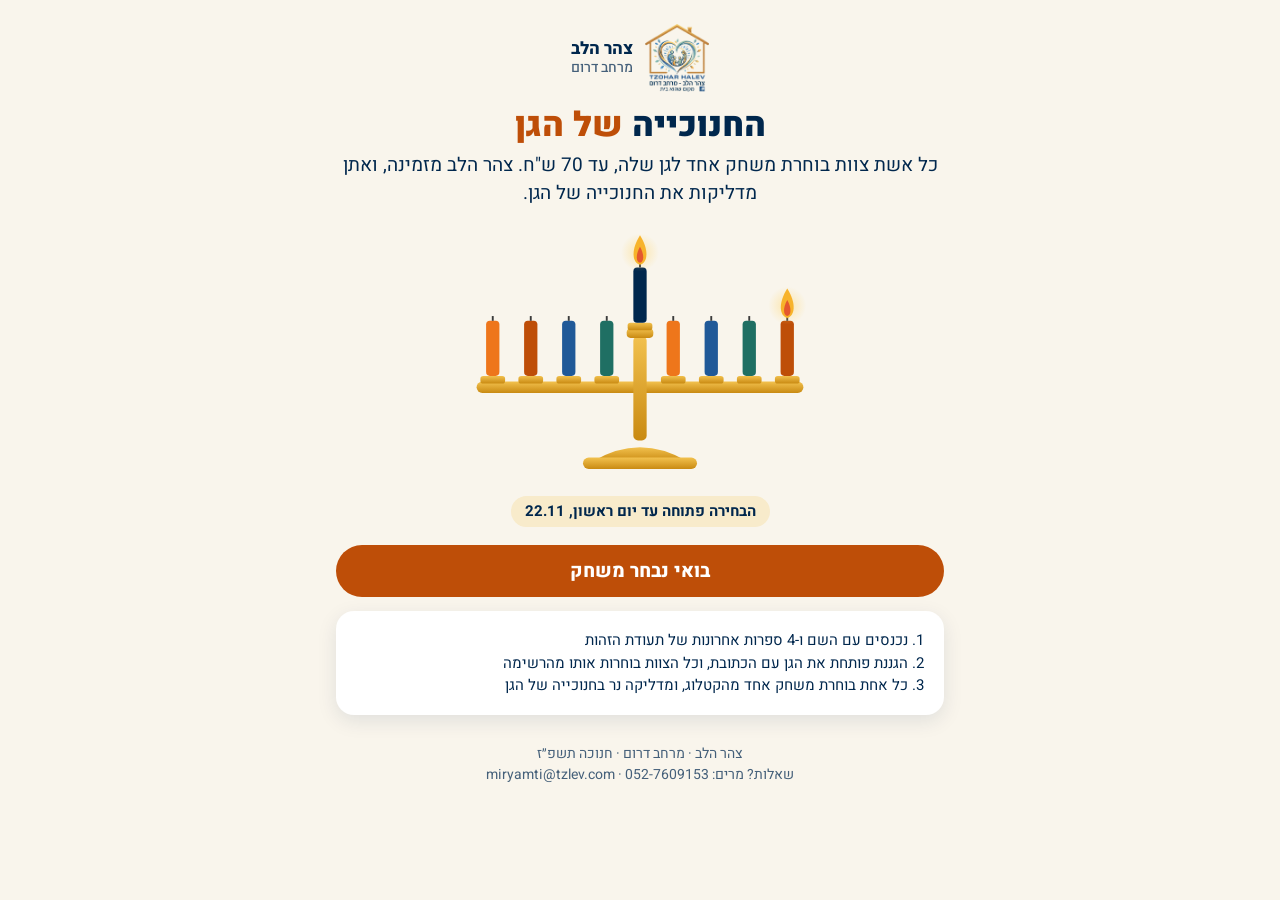
==== gan.html @ 790141f6 "מספר לכל משחק, קטלוג להדפסה וכפתור מייל לגננת - לכל משחק מספר קבוע (catalog.json), מוצג בכרטיס ואפשר" ====
<!doctype html>
<html lang="he" dir="rtl">
<head>
<meta charset="utf-8">
<meta name="viewport" content="width=device-width, initial-scale=1">
<title>ניהול הגן לגננת | החנוכייה של הגן</title>
<meta name="robots" content="noindex">
<link rel="icon" href="img/logo.png">
<link rel="stylesheet" href="css/style.css">
</head>
<body>
<main class="wrap">
  <header class="top"><img src="img/logo.png" alt="צהר הלב"><div class="brand">צהר הלב<span>מרחב דרום</span></div></header>

  <!-- the gannenet opens her gan on the main page (index.html); this page is only her private admin view -->
  <section id="s-admin" class="hidden">
    <h1 id="aTitle"></h1>
    <p class="center muted" id="aSub"></p>
    <div id="aChan"></div>
    <p class="progress-line" id="aProg"></p>
    <div class="msg info" id="aState"></div>
    <div class="card">
      <h2>מי כבר בחרה</h2>
      <div style="overflow-x:auto"><table class="tbl"><thead><tr><th>שם</th><th>תפקיד</th><th>משחק</th><th>מחיר</th><th></th></tr></thead><tbody id="aRows"></tbody></table></div>
      <p class="small muted">עובדת בלי אינטרנט, או שהאתר חסום אצלה? שלחי לה את <a href="catalog.pdf" target="_blank" rel="noopener">הקטלוג להדפסה</a>. היא אומרת לך מספר משחק, ואת בוחרת בשמה ב"בחירה בשם עובדת" (אפשר לחפש לפי המספר).</p>
      <p class="empty hidden" id="aEmpty">עוד אף אחת לא בחרה. שלחי לצוות את הקישור.</p>
      <div class="actions">
        <a class="btn teal small" id="onBehalf">בחירה בשם עובדת</a>
        <a class="btn ghost small" id="waStaff2" target="_blank" rel="noopener">הודעה לצוות בוואטסאפ</a>
        <a class="btn ghost small" id="mailStaff2">הודעה לצוות במייל</a>
        <button class="btn ghost small" id="copyStaff2" type="button">העתקת הודעה לצוות</button>
        <button class="btn ghost small" id="refresh" type="button">רענון</button>
      </div>
    </div>
    <div class="card">
      <h2 id="closeTitle">סגירת הסל</h2>
      <p id="closeText">כשכל הצוות בחר (או כשמגיע מועד הסגירה), סגרי את הסל. אחרי הסגירה אי אפשר להחליף, ומרים מזמינה את המשחקים.</p>
      <div class="msg err" id="aErr" role="alert"></div>
      <button class="btn navy" id="closeBtn" type="button">סגירת הסל של הגן</button>
    </div>
  </section>

  <section id="s-bad" class="hidden">
    <div class="msg err">קישור הניהול לא תקין. בדקי שהעתקת אותו במלואו, או פני למרים.</div>
  </section>

  <p class="foot">צהר הלב · מרחב דרום · חנוכה תשפ״ז<br>שאלות? מרים: 052-7609153 · miryamti@tzlev.com</p>
</main>

<script src="js/config.js"></script>
<script src="js/logic.js"></script>
<script src="js/api.js"></script>
<script src="js/ui.js"></script>
<script src="js/gan.js"></script>
</body>
</html>
---- css/style.css ----
@font-face { font-family: 'Heebo'; src: url(../fonts/heebo-hebrew.woff2) format('woff2'); font-weight: 100 900; font-display: swap; unicode-range: U+0590-05FF, U+200C-2010, U+20AA, U+25CC, U+FB1D-FB4F; }
@font-face { font-family: 'Heebo'; src: url(../fonts/heebo-latin.woff2) format('woff2'); font-weight: 100 900; font-display: swap; unicode-range: U+0000-00FF, U+0131, U+0152-0153, U+02BB-02BC, U+02C6, U+02DA, U+02DC, U+2000-206F, U+2074, U+20AC, U+2122, U+2191, U+2193, U+2212, U+2215, U+FEFF, U+FFFD; }

:root {
  --cream: #F9F5EC;
  --paper: #FFFFFF;
  --navy: #00274D;
  --ink2: #45607A;
  --orange: #BE4E08;
  --brand: #EE761B;
  --teal: #1F6F63;
  --blue: #205998;
  --gold: #E8A317;
  --sky: #DCE8F5;
  --mint: #D6EDE6;
  --peach: #FBE2D0;
  --butter: #F8EBCB;
  --line: #E4DCCB;
  --danger: #A3261B;
  --radius: 18px;
  --shadow: 0 6px 20px rgba(0, 39, 77, .10);
}

* { box-sizing: border-box; }
html { -webkit-text-size-adjust: 100%; }
body {
  margin: 0; background: var(--cream); color: var(--navy);
  font-family: 'Heebo', 'Arial Hebrew', Arial, sans-serif; font-size: 18px; line-height: 1.5;
}
img { max-width: 100%; }
a { color: var(--blue); }
button, input, select { font: inherit; color: inherit; }
.wrap { max-width: 640px; margin: 0 auto; padding: 16px 16px 48px; }
.wrap.wide { max-width: 1040px; }
.hidden { display: none !important; }
.center { text-align: center; }
.muted { color: var(--ink2); }
.small { font-size: 15px; }

/* header */
.top { display: flex; align-items: center; gap: 12px; justify-content: center; padding: 8px 0 4px; }
.top img { width: 64px; height: auto; }
.top .brand { font-weight: 800; font-size: 17px; line-height: 1.2; }
.top .brand span { display: block; font-weight: 500; font-size: 14px; color: var(--ink2); }
h1 { font-size: 34px; line-height: 1.15; margin: 10px 0 6px; font-weight: 900; text-align: center; }
h1 .hl { color: var(--orange); }
h2 { font-size: 24px; margin: 6px 0 10px; font-weight: 800; }
.lead { text-align: center; font-size: 19px; margin: 0 auto 14px; max-width: 34em; }
.pill {
  display: inline-block; background: var(--butter); color: var(--navy); border-radius: 999px;
  padding: 4px 14px; font-weight: 700; font-size: 15px;
}
.mock-banner { background: var(--peach); text-align: center; font-size: 14px; padding: 4px; font-weight: 700; }

/* cards & forms */
.card { background: var(--paper); border-radius: var(--radius); box-shadow: var(--shadow); padding: 18px 16px; margin: 14px 0; }
.field { display: block; margin: 0 0 14px; }
.field > span { display: block; font-weight: 700; margin-bottom: 4px; }
.field small { display: block; color: var(--ink2); font-size: 14px; margin-top: 3px; }
.field input, .field select {
  width: 100%; font-size: 19px; padding: 11px 13px; border: 2px solid var(--line); border-radius: 14px; background: #fff;
}
.field input:focus, .field select:focus, .btn:focus-visible, .chip:focus-visible, .game button:focus-visible {
  outline: 3px solid var(--blue); outline-offset: 2px; border-color: var(--blue);
}
.row2 { display: grid; grid-template-columns: 1fr 1fr; gap: 10px; }
.btn {
  display: inline-flex; align-items: center; justify-content: center; gap: 8px; border: 0; cursor: pointer;
  background: var(--orange); color: #fff; font-weight: 800; font-size: 19px; border-radius: 999px;
  padding: 12px 26px; min-height: 52px; text-decoration: none;
}
.btn:hover { filter: brightness(1.06); }
.btn.block { width: 100%; }
.btn.ghost { background: transparent; color: var(--navy); border: 2px solid var(--navy); }
.btn.teal { background: var(--teal); }
.btn.navy { background: var(--navy); }
.btn.small { font-size: 16px; min-height: 40px; padding: 6px 16px; }
.btn[disabled] { opacity: .5; cursor: default; }
.msg { border-radius: 14px; padding: 10px 14px; margin: 10px 0; font-weight: 600; }
.msg.err { background: #FBE4E1; color: var(--danger); }
.msg.ok { background: var(--mint); color: var(--teal); }
.msg.info { background: var(--sky); color: var(--navy); }
.msg:empty { display: none; }
.copybox { display: flex; gap: 8px; align-items: stretch; margin: 8px 0; }
.copybox input { flex: 1; min-width: 0; font-size: 15px; padding: 8px 10px; border: 2px dashed var(--line); border-radius: 12px; background: var(--cream); direction: ltr; }
.actions { display: flex; flex-wrap: wrap; gap: 10px; margin-top: 10px; }

/* chanukiah */
.chanukiah { display: block; margin: 0 auto; width: 100%; max-width: 380px; height: auto; }
.chanukiah .flame { transform-origin: center bottom; transform-box: fill-box; animation: flicker 1.6s ease-in-out infinite alternate; }
.chanukiah .flame:nth-of-type(2n) { animation-duration: 1.2s; }
.chanukiah .glow { opacity: .55; }
@keyframes flicker { 0% { transform: scale(1, 1) rotate(-2deg); } 50% { transform: scale(.94, 1.06) rotate(2deg); } 100% { transform: scale(1.04, .96) rotate(-1deg); } }
.chanukiah .new-flame { animation: lightup .9s ease-out both, flicker 1.4s 0.9s ease-in-out infinite alternate; }
@keyframes lightup { 0% { transform: scale(0); opacity: 0; } 70% { transform: scale(1.4); opacity: 1; } 100% { transform: scale(1); } }
@media (prefers-reduced-motion: reduce) { .chanukiah .flame, .chanukiah .new-flame { animation: none; } }
.progress-line { text-align: center; font-weight: 800; font-size: 20px; margin: 6px 0; }
.progress-line b { color: var(--orange); }

/* gan header in catalog */
.ganbar {
  position: sticky; top: 0; z-index: 5; background: var(--cream); padding: 8px 0 6px;
  border-bottom: 1px solid var(--line);
}
.ganbar .in { display: flex; align-items: center; gap: 10px; }
.ganbar .mini { width: 92px; flex: none; }
.ganbar .t { flex: 1; min-width: 0; }
.ganbar .t b { display: block; font-size: 19px; line-height: 1.2; }
.ganbar .t span { font-size: 14px; color: var(--ink2); }

/* filters */
.chips { display: flex; gap: 8px; overflow-x: auto; padding: 8px 2px; scrollbar-width: none; }
.chips::-webkit-scrollbar { display: none; }
.chip {
  flex: none; border: 2px solid var(--line); background: #fff; border-radius: 999px; padding: 6px 14px;
  font-weight: 700; font-size: 15px; cursor: pointer; white-space: nowrap;
}
.chip[aria-pressed="true"] { background: var(--navy); color: #fff; border-color: var(--navy); }
.search { width: 100%; font-size: 17px; padding: 9px 13px; border: 2px solid var(--line); border-radius: 999px; background: #fff; margin: 4px 0 6px; }

/* catalog grid */
.grid { display: grid; grid-template-columns: repeat(auto-fill, minmax(158px, 1fr)); gap: 12px; margin-top: 10px; }
.game {
  position: relative; background: #fff; border-radius: 16px; box-shadow: var(--shadow); overflow: hidden;
  display: flex; flex-direction: column;
}
.game .ph { aspect-ratio: 1 / 1; background: #fff; display: grid; place-items: center; padding: 8px; }
.game .ph img { width: 100%; height: 100%; object-fit: contain; }
.game .b { padding: 8px 10px 10px; display: flex; flex-direction: column; gap: 4px; flex: 1; }
.game .n { font-weight: 800; font-size: 16px; line-height: 1.25; }
.game .meta { display: flex; justify-content: space-between; align-items: center; gap: 6px; font-size: 14px; }
.game .price { font-weight: 900; color: var(--orange); font-size: 17px; }
.game .sup { background: var(--sky); border-radius: 999px; padding: 1px 8px; font-size: 12.5px; font-weight: 700; }
.game .dom { font-size: 12.5px; color: var(--ink2); }
.game .x { font-size: 13.5px; color: var(--ink2); line-height: 1.35; }
.game .go { margin-top: auto; display: flex; flex-direction: column; gap: 6px; padding-top: 6px; }
.game .go button {
  border: 0; border-radius: 999px; background: var(--teal); color: #fff; font-weight: 800; font-size: 16px;
  padding: 8px 10px; cursor: pointer; min-height: 42px;
}
.game .go a { font-size: 13.5px; text-align: center; }
.game.taken { opacity: .55; }
.game.taken .go button { background: #9AA7B3; cursor: default; }
.game .tag {
  position: absolute; top: 8px; inset-inline-start: 8px; background: var(--navy); color: #fff; font-size: 12.5px;
  font-weight: 800; border-radius: 999px; padding: 2px 10px;
}
.game.mine { outline: 4px solid var(--gold); }
.game.mine .tag { background: var(--gold); color: var(--navy); }
.empty { text-align: center; color: var(--ink2); padding: 30px 0; }

/* modal */
.modal { position: fixed; inset: 0; background: rgba(0, 20, 40, .55); display: grid; place-items: center; padding: 16px; z-index: 50; }
.modal .box { background: #fff; border-radius: 22px; max-width: 420px; width: 100%; padding: 18px; text-align: center; max-height: 92vh; overflow: auto; }
.modal .box img { max-height: 200px; object-fit: contain; }

/* tables */
.tbl { width: 100%; border-collapse: collapse; font-size: 16px; }
.tbl th, .tbl td { text-align: start; padding: 8px 6px; border-bottom: 1px solid var(--line); vertical-align: top; }
.tbl th { font-size: 14px; color: var(--ink2); }
.tbl .del { background: none; border: 0; color: var(--danger); text-decoration: underline; cursor: pointer; font-size: 14px; }

/* wall */
.stats { display: grid; grid-template-columns: repeat(3, 1fr); gap: 10px; margin: 12px 0; }
.stat { background: #fff; border-radius: 16px; box-shadow: var(--shadow); text-align: center; padding: 10px 6px; }
.stat b { display: block; font-size: 30px; font-weight: 900; color: var(--orange); line-height: 1.1; }
.stat span { font-size: 14px; color: var(--ink2); }
.city { margin: 18px 0 6px; font-size: 22px; font-weight: 900; }
.wallgrid { display: grid; grid-template-columns: repeat(auto-fill, minmax(150px, 1fr)); gap: 10px; }
.gancard { background: #fff; border-radius: 16px; box-shadow: var(--shadow); padding: 10px; text-align: center; }
.gancard.full { background: var(--butter); }
.gancard b { display: block; font-size: 16px; line-height: 1.25; }
.gancard span { font-size: 14px; color: var(--ink2); }

/* confetti */
.confetti { position: fixed; inset: 0; pointer-events: none; z-index: 60; overflow: hidden; }
.confetti i { position: absolute; top: -20px; width: 10px; height: 14px; border-radius: 2px; animation: fall linear forwards; }
@keyframes fall { to { transform: translateY(110vh) rotate(720deg); } }

.foot { text-align: center; font-size: 14px; color: var(--ink2); margin-top: 28px; }

@media (max-width: 420px) {
  h1 { font-size: 29px; }
  .grid { grid-template-columns: repeat(2, 1fr); gap: 10px; }
  .row2 { grid-template-columns: 1fr; gap: 0; }
  .stat b { font-size: 24px; }
}
@media (min-width: 900px) {
  .grid { grid-template-columns: repeat(auto-fill, minmax(190px, 1fr)); }
}
.newgan { border-top: 2px dashed var(--line); margin: 4px 0 14px; padding-top: 12px; }
.newgan h2 { margin-top: 0; }
.newgan > small { display: block; font-size: 14px; line-height: 1.5; margin: -6px 0 12px; }
.game .no { position: absolute; top: 8px; left: 8px; z-index: 1; min-width: 30px; height: 30px; padding: 0 6px; border-radius: 999px; background: var(--navy); color: #fff; font-weight: 800; font-size: 14px; display: grid; place-items: center; }
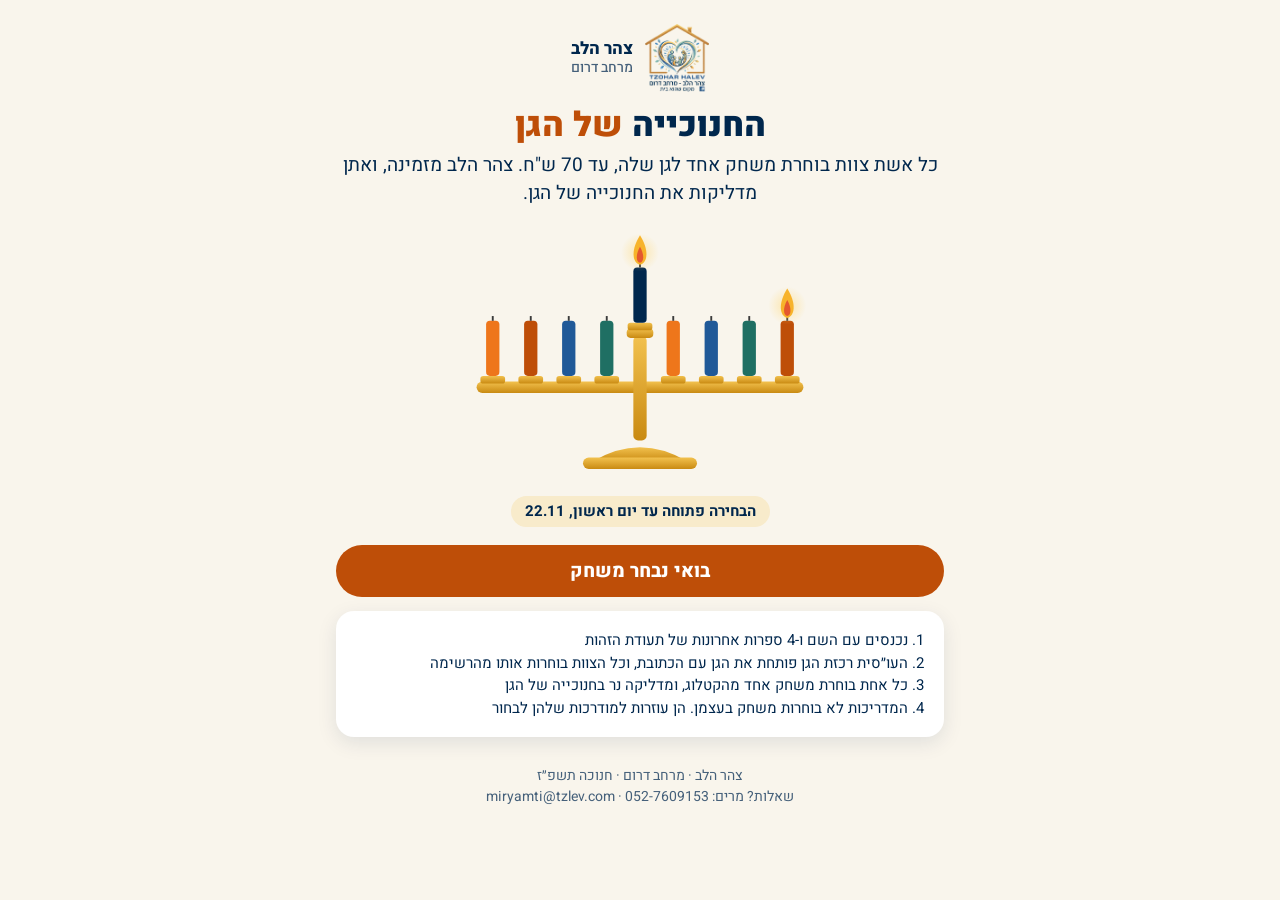
==== commit d83e0190: "הרכזת (עו״סית) פותחת את הגן, ואפשר לפתוח כמה גנים; מדריכות לא בוחרות משחק אלא עוזרות למודרכות Co-Aut" ====
--- a/gan.html
+++ b/gan.html
@@ -3,7 +3,7 @@
 <head>
 <meta charset="utf-8">
 <meta name="viewport" content="width=device-width, initial-scale=1">
-<title>ניהול הגן לגננת | החנוכייה של הגן</title>
+<title>ניהול הגן לרכזת | החנוכייה של הגן</title>
 <meta name="robots" content="noindex">
 <link rel="icon" href="img/logo.png">
 <link rel="stylesheet" href="css/style.css">
@@ -12,7 +12,7 @@
 <main class="wrap">
   <header class="top"><img src="img/logo.png" alt="צהר הלב"><div class="brand">צהר הלב<span>מרחב דרום</span></div></header>
 
-  <!-- the gannenet opens her gan on the main page (index.html); this page is only her private admin view -->
+  <!-- the עו״סית רכזת opens her gans on the main page (index.html); this page is only her private admin view -->
   <section id="s-admin" class="hidden">
     <h1 id="aTitle"></h1>
     <p class="center muted" id="aSub"></p>
@@ -24,6 +24,7 @@
       <div style="overflow-x:auto"><table class="tbl"><thead><tr><th>שם</th><th>תפקיד</th><th>משחק</th><th>מחיר</th><th></th></tr></thead><tbody id="aRows"></tbody></table></div>
       <p class="small muted">עובדת בלי אינטרנט, או שהאתר חסום אצלה? שלחי לה את <a href="catalog.pdf" target="_blank" rel="noopener">הקטלוג להדפסה</a>. היא אומרת לך מספר משחק, ואת בוחרת בשמה ב"בחירה בשם עובדת" (אפשר לחפש לפי המספר).</p>
       <p class="empty hidden" id="aEmpty">עוד אף אחת לא בחרה. שלחי לצוות את הקישור.</p>
+      <p class="small muted">המדריכות לא בוחרות משחק בעצמן. הן עוזרות לצוות לבחור.</p>
       <div class="actions">
         <a class="btn teal small" id="onBehalf">בחירה בשם עובדת</a>
         <a class="btn ghost small" id="waStaff2" target="_blank" rel="noopener">הודעה לצוות בוואטסאפ</a>
@@ -38,6 +39,7 @@
       <div class="msg err" id="aErr" role="alert"></div>
       <button class="btn navy" id="closeBtn" type="button">סגירת הסל של הגן</button>
     </div>
+    <p class="center"><a class="btn ghost small" id="openAnother">רכזת של עוד גן? לפתיחת גן נוסף</a></p>
   </section>
 
   <section id="s-bad" class="hidden">
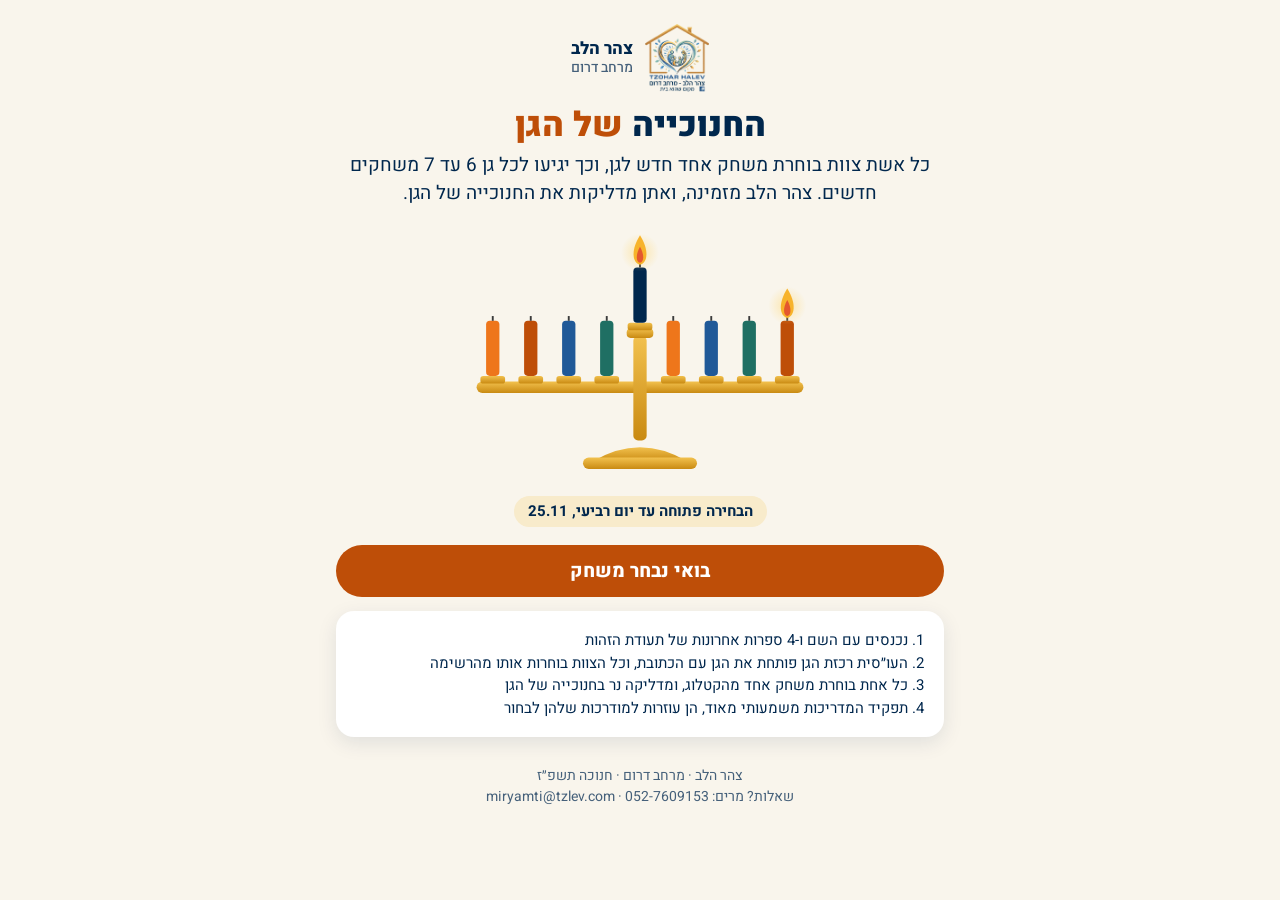
==== commit 725c1fa1: "בלי מחירים בקטלוג באתר ובקטלוג להדפסה, דמי חנוכה, ונוסח המדריכות של מרים Co-Authored-By: Claude Opus" ====
--- a/gan.html
+++ b/gan.html
@@ -21,10 +21,10 @@
     <div class="msg info" id="aState"></div>
     <div class="card">
       <h2>מי כבר בחרה</h2>
-      <div style="overflow-x:auto"><table class="tbl"><thead><tr><th>שם</th><th>תפקיד</th><th>משחק</th><th>מחיר</th><th></th></tr></thead><tbody id="aRows"></tbody></table></div>
+      <div style="overflow-x:auto"><table class="tbl"><thead><tr><th>שם</th><th>תפקיד</th><th>משחק</th><th></th></tr></thead><tbody id="aRows"></tbody></table></div>
       <p class="small muted">עובדת בלי אינטרנט, או שהאתר חסום אצלה? שלחי לה את <a href="catalog.pdf" target="_blank" rel="noopener">הקטלוג להדפסה</a>. היא אומרת לך מספר משחק, ואת בוחרת בשמה ב"בחירה בשם עובדת" (אפשר לחפש לפי המספר).</p>
       <p class="empty hidden" id="aEmpty">עוד אף אחת לא בחרה. שלחי לצוות את הקישור.</p>
-      <p class="small muted">המדריכות לא בוחרות משחק בעצמן. הן עוזרות לצוות לבחור.</p>
+      <p class="small muted">תפקיד המדריכות משמעותי מאוד, הן עוזרות לצוות לבחור.</p>
       <div class="actions">
         <a class="btn teal small" id="onBehalf">בחירה בשם עובדת</a>
         <a class="btn ghost small" id="waStaff2" target="_blank" rel="noopener">הודעה לצוות בוואטסאפ</a>
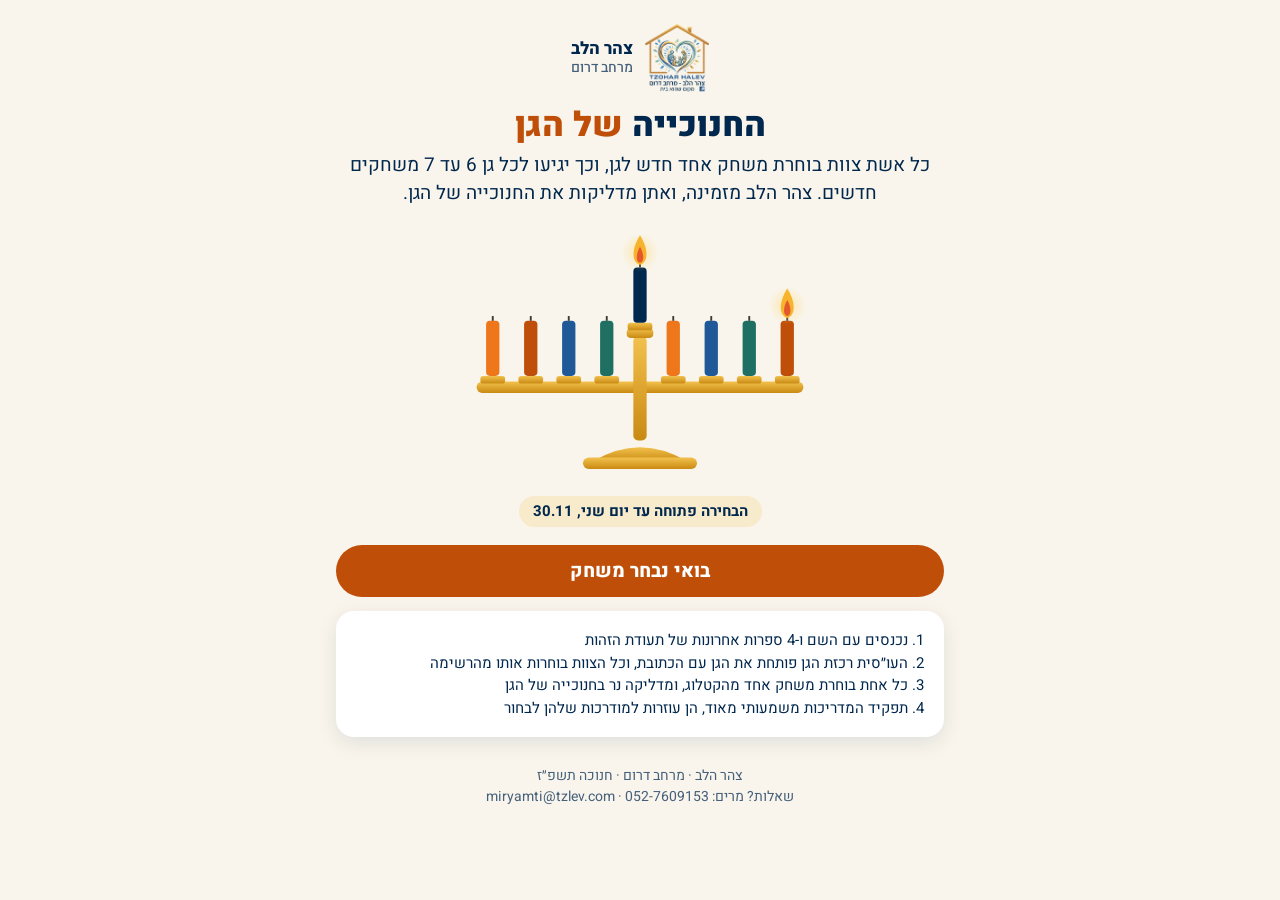
==== commit c5125f71: "Extend choosing to Monday 30.11 Co-Authored-By: Claude Opus 5.5 <noreply@anthropic.com>" ====
--- a/gan.html
+++ b/gan.html
@@ -6,7 +6,7 @@
 <title>ניהול הגן לרכזת | החנוכייה של הגן</title>
 <meta name="robots" content="noindex">
 <link rel="icon" href="img/logo.png">
-<link rel="stylesheet" href="css/style.css">
+<link rel="stylesheet" href="css/style.css?v=2711">
 </head>
 <body>
 <main class="wrap">
@@ -49,10 +49,20 @@
   <p class="foot">צהר הלב · מרחב דרום · חנוכה תשפ״ז<br>שאלות? מרים: 052-7609153 · miryamti@tzlev.com</p>
 </main>
 
-<script src="js/config.js"></script>
-<script src="js/logic.js"></script>
-<script src="js/api.js"></script>
-<script src="js/ui.js"></script>
-<script src="js/gan.js"></script>
+<div id="ask" class="modal hidden" role="dialog" aria-modal="true" aria-labelledby="askQ">
+  <div class="box">
+    <h2 id="askQ"></h2>
+    <div class="actions" style="justify-content:center">
+      <button class="btn navy" id="askYes" type="button">כן</button>
+      <button class="btn ghost" id="askNo" type="button">ביטול</button>
+    </div>
+  </div>
+</div>
+
+<script src="js/config.js?v=2711"></script>
+<script src="js/logic.js?v=2711"></script>
+<script src="js/api.js?v=2711"></script>
+<script src="js/ui.js?v=2711"></script>
+<script src="js/gan.js?v=2711"></script>
 </body>
 </html>
--- a/css/style.css
+++ b/css/style.css
@@ -192,3 +192,5 @@
 .newgan h2 { margin-top: 0; }
 .newgan > small { display: block; font-size: 14px; line-height: 1.5; margin: -6px 0 12px; }
 .game .no { position: absolute; top: 8px; left: 8px; z-index: 1; min-width: 30px; height: 30px; padding: 0 6px; border-radius: 999px; background: var(--navy); color: #fff; font-weight: 800; font-size: 14px; display: grid; place-items: center; }
+/* 16.11: short description for staff instead of the supplier link, max 3 lines */
+.game .x { display: -webkit-box; -webkit-line-clamp: 3; -webkit-box-orient: vertical; overflow: hidden; }
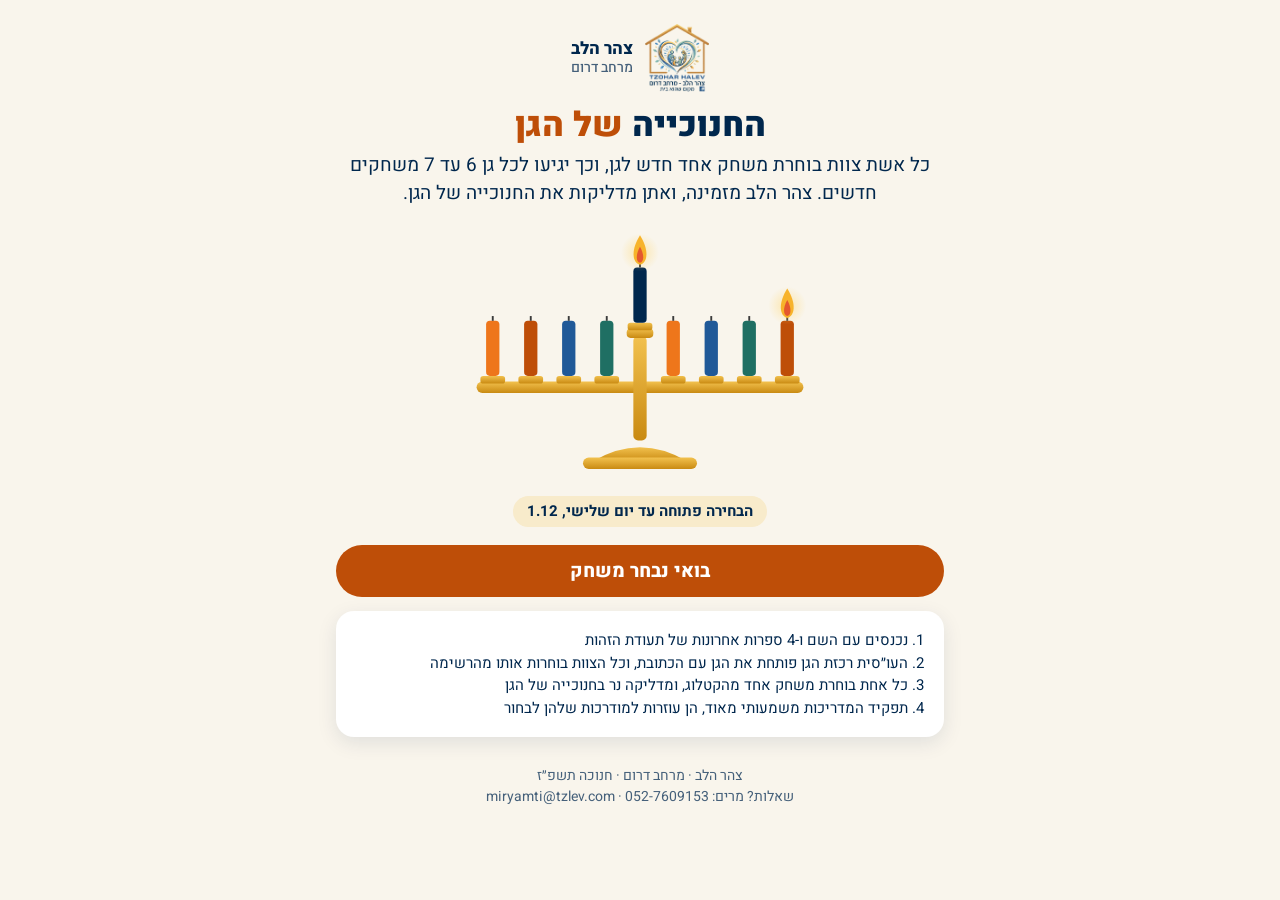
==== commit b322fa98: "Choosing open until Tuesday 1.12 Co-Authored-By: Claude Opus 5.5 <noreply@anthropic.com>" ====
--- a/gan.html
+++ b/gan.html
@@ -6,7 +6,7 @@
 <title>ניהול הגן לרכזת | החנוכייה של הגן</title>
 <meta name="robots" content="noindex">
 <link rel="icon" href="img/logo.png">
-<link rel="stylesheet" href="css/style.css?v=2711">
+<link rel="stylesheet" href="css/style.css?v=2711b">
 </head>
 <body>
 <main class="wrap">
@@ -59,10 +59,10 @@
   </div>
 </div>
 
-<script src="js/config.js?v=2711"></script>
-<script src="js/logic.js?v=2711"></script>
-<script src="js/api.js?v=2711"></script>
-<script src="js/ui.js?v=2711"></script>
-<script src="js/gan.js?v=2711"></script>
+<script src="js/config.js?v=2711b"></script>
+<script src="js/logic.js?v=2711b"></script>
+<script src="js/api.js?v=2711b"></script>
+<script src="js/ui.js?v=2711b"></script>
+<script src="js/gan.js?v=2711b"></script>
 </body>
 </html>
